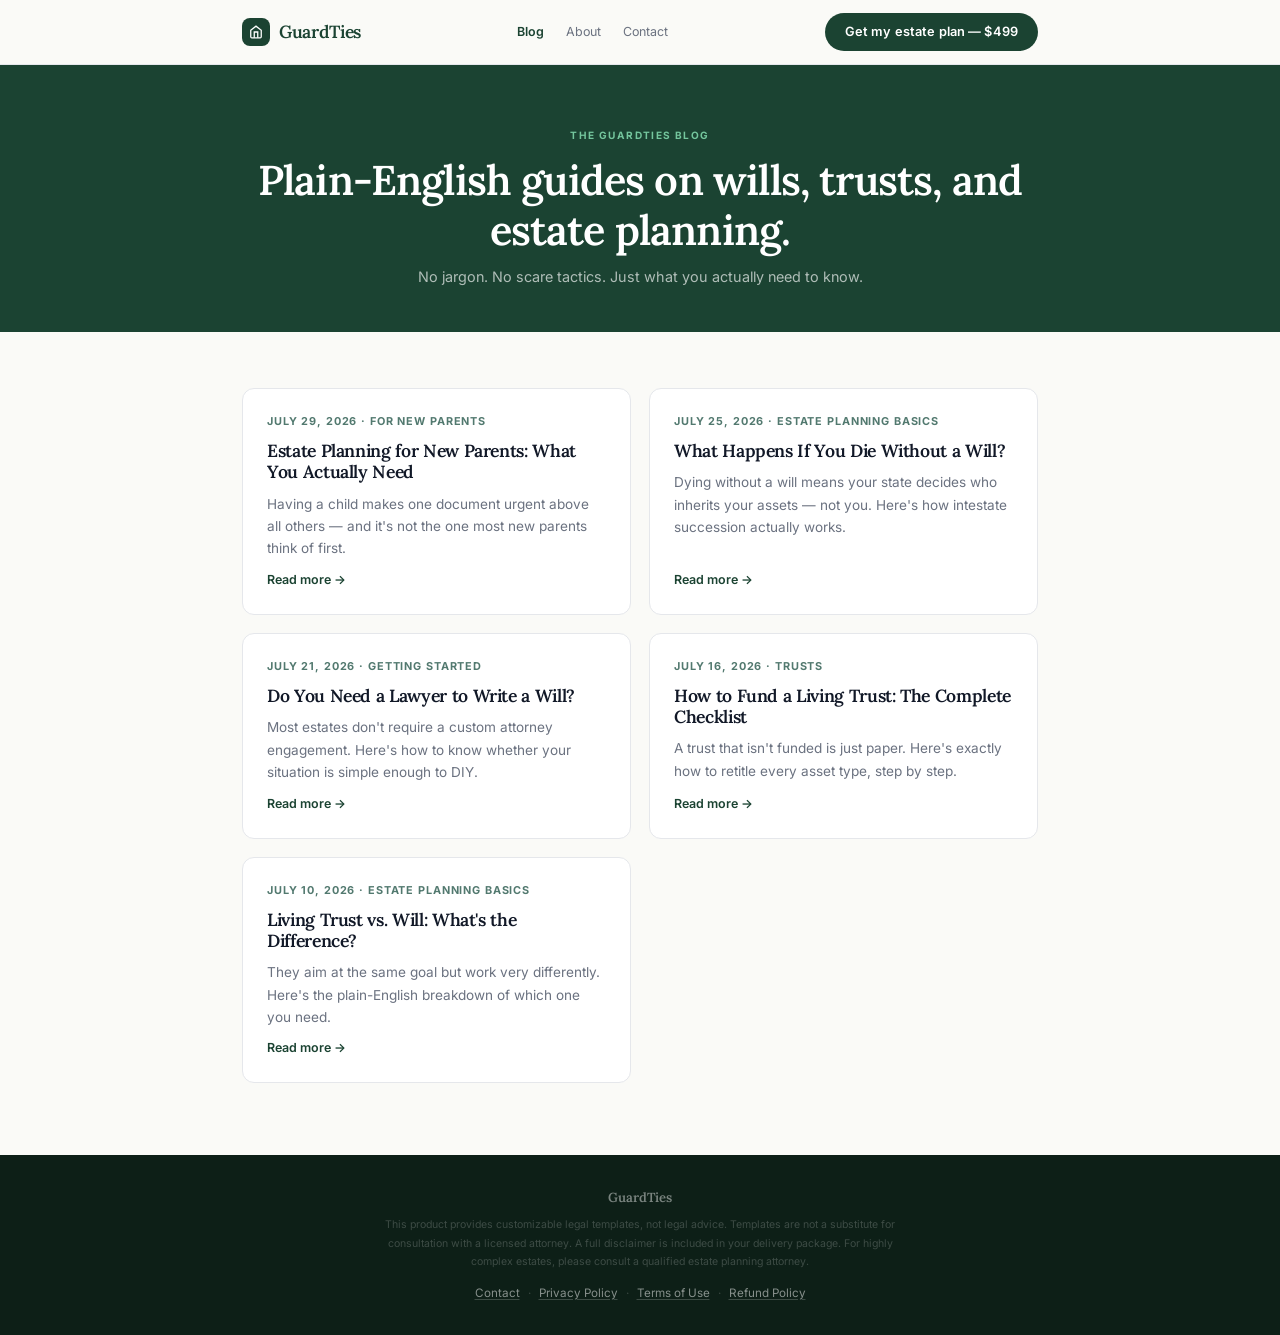
==== blog/index.html @ 6eab7bd4 "Expand blog content depth, add Blog schema and author trust boxes - Add Blog/ItemList JSON-LD to /bl" ====
<!DOCTYPE html>
<html lang="en">
<head>
<meta charset="UTF-8">
<meta name="viewport" content="width=device-width, initial-scale=1.0">
<link rel="icon" type="image/svg+xml" href="/assets/favicon.svg">
<link rel="icon" type="image/png" sizes="32x32" href="/assets/favicon-32.png">
<link rel="icon" type="image/png" sizes="16x16" href="/assets/favicon-16.png">
<link rel="apple-touch-icon" href="/assets/apple-touch-icon.png">
<title>Blog — GuardTies</title>
<meta name="description" content="Plain-English guides on wills, trusts, and estate planning — from the team behind GuardTies.">
<meta property="og:title" content="Blog — GuardTies">
<meta property="og:description" content="Plain-English guides on wills, trusts, and estate planning.">
<meta property="og:type" content="website">
<meta property="og:image" content="https://guardties.com/assets/og-image.png">
<meta property="og:image:width" content="1200">
<meta property="og:image:height" content="630">
<meta name="twitter:card" content="summary_large_image">
<meta name="twitter:image" content="https://guardties.com/assets/og-image.png">
<meta property="og:url" content="https://guardties.com/blog/">
<link rel="canonical" href="https://guardties.com/blog/">
<link rel="preconnect" href="https://fonts.googleapis.com">
<link rel="preconnect" href="https://fonts.gstatic.com" crossorigin>
<link href="https://fonts.googleapis.com/css2?family=Lora:ital,wght@0,400;0,500;0,600;1,400;1,500;1,600&family=Inter:wght@300;400;500;600&display=swap" rel="stylesheet" media="print" onload="this.media='all'">
<noscript><link href="https://fonts.googleapis.com/css2?family=Lora:ital,wght@0,400;0,500;0,600;1,400;1,500;1,600&family=Inter:wght@300;400;500;600&display=swap" rel="stylesheet"></noscript>
<link rel="stylesheet" href="/assets/shared.css">
<script type="application/ld+json">
{
  "@context": "https://schema.org",
  "@type": "Blog",
  "name": "The GuardTies Blog",
  "description": "Plain-English guides on wills, trusts, and estate planning.",
  "url": "https://guardties.com/blog/",
  "publisher": { "@type": "Organization", "name": "GuardTies" },
  "blogPost": [
    {
      "@type": "BlogPosting",
      "headline": "Estate Planning for New Parents: What You Actually Need",
      "url": "https://guardties.com/blog/estate-planning-for-new-parents.html",
      "datePublished": "2026-07-29"
    },
    {
      "@type": "BlogPosting",
      "headline": "What Happens If You Die Without a Will? (Dying Intestate, Explained)",
      "url": "https://guardties.com/blog/dying-without-a-will.html",
      "datePublished": "2026-07-25"
    },
    {
      "@type": "BlogPosting",
      "headline": "Do You Need a Lawyer to Write a Will?",
      "url": "https://guardties.com/blog/do-you-need-a-lawyer-for-a-will.html",
      "datePublished": "2026-07-21"
    },
    {
      "@type": "BlogPosting",
      "headline": "How to Fund a Living Trust: The Complete Checklist",
      "url": "https://guardties.com/blog/how-to-fund-a-living-trust.html",
      "datePublished": "2026-07-16"
    },
    {
      "@type": "BlogPosting",
      "headline": "Living Trust vs. Will: What's the Difference (and Do You Need Both)?",
      "url": "https://guardties.com/blog/living-trust-vs-will.html",
      "datePublished": "2026-07-10"
    }
  ]
}
</script>
</head>
<body>

<nav id="nav" role="navigation" aria-label="Main navigation">
  <div class="nav-w">
    <a href="/" class="logo" aria-label="GuardTies — return to homepage">
      <div class="logo-icon" aria-hidden="true">
        <svg viewBox="0 0 24 24"><path d="M3 9l9-7 9 7v11a2 2 0 0 1-2 2H5a2 2 0 0 1-2-2z"/><polyline points="9 22 9 12 15 12 15 22"/></svg>
      </div>
      GuardTies
    </a>
    <div class="nav-links">
      <a href="/blog/" class="nav-lnk active">Blog</a>
      <a href="/about.html" class="nav-lnk">About</a>
      <a href="/contact.html" class="nav-lnk">Contact</a>
    </div>
    <a href="/#pricing" class="nav-cta" aria-label="Get your complete estate plan for $499">Get my estate plan — $499</a>
  </div>
</nav>

<div class="page-header">
  <div class="w">
    <span class="page-eyebrow">The GuardTies Blog</span>
    <h1>Plain-English guides on wills, trusts, and estate planning.</h1>
    <p>No jargon. No scare tactics. Just what you actually need to know.</p>
  </div>
</div>

<main>
  <div class="blog-grid">

    <a class="blog-card" href="/blog/estate-planning-for-new-parents.html">
      <div class="blog-card-date">July 29, 2026 · For New Parents</div>
      <h2>Estate Planning for New Parents: What You Actually Need</h2>
      <p>Having a child makes one document urgent above all others — and it's not the one most new parents think of first.</p>
      <span class="blog-card-link">Read more →</span>
    </a>

    <a class="blog-card" href="/blog/dying-without-a-will.html">
      <div class="blog-card-date">July 25, 2026 · Estate Planning Basics</div>
      <h2>What Happens If You Die Without a Will?</h2>
      <p>Dying without a will means your state decides who inherits your assets — not you. Here's how intestate succession actually works.</p>
      <span class="blog-card-link">Read more →</span>
    </a>

    <a class="blog-card" href="/blog/do-you-need-a-lawyer-for-a-will.html">
      <div class="blog-card-date">July 21, 2026 · Getting Started</div>
      <h2>Do You Need a Lawyer to Write a Will?</h2>
      <p>Most estates don't require a custom attorney engagement. Here's how to know whether your situation is simple enough to DIY.</p>
      <span class="blog-card-link">Read more →</span>
    </a>

    <a class="blog-card" href="/blog/how-to-fund-a-living-trust.html">
      <div class="blog-card-date">July 16, 2026 · Trusts</div>
      <h2>How to Fund a Living Trust: The Complete Checklist</h2>
      <p>A trust that isn't funded is just paper. Here's exactly how to retitle every asset type, step by step.</p>
      <span class="blog-card-link">Read more →</span>
    </a>

    <a class="blog-card" href="/blog/living-trust-vs-will.html">
      <div class="blog-card-date">July 10, 2026 · Estate Planning Basics</div>
      <h2>Living Trust vs. Will: What's the Difference?</h2>
      <p>They aim at the same goal but work very differently. Here's the plain-English breakdown of which one you need.</p>
      <span class="blog-card-link">Read more →</span>
    </a>

  </div>
</main>

<footer>
  <div class="w">
    <p class="footer-brand">GuardTies</p>
    <p class="footer-legal">This product provides customizable legal templates, not legal advice. Templates are not a substitute for consultation with a licensed attorney. A full disclaimer is included in your delivery package. For highly complex estates, please consult a qualified estate planning attorney.</p>
    <p class="footer-links"><a href="/contact.html">Contact</a><span>·</span><a href="/privacy.html">Privacy Policy</a><span>·</span><a href="/terms.html">Terms of Use</a><span>·</span><a href="/refund.html">Refund Policy</a></p>
  </div>
</footer>

</body>
</html>
---- assets/shared.css ----
*,*::before,*::after{box-sizing:border-box;margin:0;padding:0}

:root{
  --forest:  #1B4332;
  --forest-2:#2D6A4F;
  --sage:    #52796F;
  --sage-lt: #74C69D;
  --mint:    #D8F3DC;
  --mint-2:  #B7E4C7;
  --linen:   #FAFAF7;
  --linen-2: #F2F2EE;
  --ink:     #111827;
  --ink-2:   #374151;
  --ink-3:   #6B7280;
  --faint:   #9CA3AF;
  --white:   #FFFFFF;
  --gold:    #D4A017;
  --gold-lt: #F0C040;
  --bdr:     #E5E7EB;
  --bdr-2:   #D1D5DB;
  --serif: 'Lora', Georgia, serif;
  --sans:  'Inter', system-ui, sans-serif;
  --r8:8px;--r12:12px;--r16:16px;--rpill:999px;
  --max:860px;
}

html{scroll-behavior:smooth;font-size:16px}
body{font-family:var(--sans);color:var(--ink-2);background:var(--linen);-webkit-font-smoothing:antialiased;line-height:1.6}
h1,h2,h3{font-family:var(--serif);font-weight:600;color:var(--ink);line-height:1.2;letter-spacing:-.02em}
a{color:inherit;text-decoration:none}
strong{font-weight:600;color:var(--ink)}
:focus-visible{outline:2px solid var(--forest);outline-offset:3px;border-radius:4px}

.w{max-width:var(--max);margin:0 auto;padding:0 32px}

/* ── NAV (matches homepage) ── */
#nav{position:sticky;top:0;z-index:400;background:rgba(250,250,247,.97);border-bottom:1px solid var(--bdr);backdrop-filter:blur(16px);-webkit-backdrop-filter:blur(16px)}
.nav-w{max-width:var(--max);margin:0 auto;padding:0 32px;display:flex;align-items:center;justify-content:space-between;height:64px}
.logo{font-family:var(--serif);font-size:1.1rem;font-weight:600;color:var(--forest);display:flex;align-items:center;gap:9px;letter-spacing:-.02em}
.logo-icon{width:28px;height:28px;background:var(--forest);border-radius:var(--r8);display:flex;align-items:center;justify-content:center;flex-shrink:0}
.logo-icon svg{width:14px;height:14px;fill:none;stroke:#fff;stroke-width:2.2}
.nav-cta{display:inline-flex;align-items:center;height:38px;padding:0 20px;background:var(--forest);color:var(--white);border:none;border-radius:var(--rpill);font-size:.8rem;font-weight:600;cursor:pointer;letter-spacing:.01em;transition:background .15s,transform .1s;white-space:nowrap}
.nav-cta:hover{background:var(--forest-2);transform:translateY(-1px)}
.nav-links{display:flex;align-items:center;gap:22px}
.nav-lnk{font-size:.78rem;color:var(--ink-3);transition:color .15s}
.nav-lnk:hover{color:var(--forest)}
.nav-lnk.active{color:var(--forest);font-weight:600}
@media(max-width:680px){.nav-links{display:none}}

/* ── PAGE HEADER ── */
.page-header{background:var(--forest);padding:56px 0 44px}
.page-header .w{text-align:center}
.page-eyebrow{display:inline-flex;align-items:center;gap:7px;font-size:.63rem;font-weight:700;text-transform:uppercase;letter-spacing:.14em;color:var(--sage-lt);margin-bottom:12px}
.page-header h1{color:var(--white);font-size:clamp(1.8rem,4vw,2.6rem)}
.page-header p{color:rgba(255,255,255,.65);margin-top:10px;font-size:.9rem}

/* ── CONTENT ── */
main{padding:56px 0 72px}
.doc{max-width:720px;margin:0 auto;padding:0 32px}
.doc h2{font-size:1.3rem;margin-top:36px;margin-bottom:12px}
.doc h2:first-child{margin-top:0}
.doc h3{font-size:1rem;margin-top:22px;margin-bottom:8px}
.doc p{margin-bottom:14px;line-height:1.78}
.doc ul,.doc ol{margin:0 0 14px 1.3em;line-height:1.78}
.doc li{margin-bottom:6px}
.doc .updated{font-size:.78rem;color:var(--faint);margin-bottom:32px}
.doc a.inline{color:var(--forest);text-decoration:underline;text-underline-offset:2px}
.callout{background:var(--mint);border-radius:var(--r8);padding:16px 20px;margin:20px 0;font-size:.88rem;color:var(--forest-2);line-height:1.7}
.callout strong{color:var(--forest)}

/* ── CONTACT CARD ── */
.contact-card{background:var(--white);border:1px solid var(--bdr);border-radius:var(--r16);padding:32px;text-align:center;max-width:480px;margin:0 auto}
.contact-card .email{display:inline-block;margin-top:8px;font-family:var(--serif);font-size:1.3rem;color:var(--forest);font-weight:600}
.contact-card p{color:var(--ink-3);font-size:.9rem}

/* ── FOOTER (matches homepage) ── */
footer{background:#0D1F17;padding:32px 0;text-align:center;margin-top:auto}
.footer-brand{font-family:var(--serif);font-size:.82rem;font-weight:600;color:rgba(255,255,255,.45);margin-bottom:8px}
.footer-legal{font-size:.66rem;color:rgba(255,255,255,.2);line-height:1.75;max-width:540px;margin:0 auto 12px}
.footer-links{font-size:.73rem}
.footer-links a{color:rgba(255,255,255,.5);text-decoration:underline;text-underline-offset:2px;text-decoration-color:rgba(255,255,255,.2)}
.footer-links a:hover{color:rgba(255,255,255,.88)}
.footer-links span{color:rgba(255,255,255,.18);margin:0 8px}

body{display:flex;flex-direction:column;min-height:100vh}

/* ── BLOG LISTING ── */
.blog-grid{display:grid;grid-template-columns:repeat(auto-fit,minmax(260px,1fr));gap:18px;max-width:var(--max);margin:0 auto;padding:0 32px}
.blog-card{background:var(--white);border:1px solid var(--bdr);border-radius:var(--r12);padding:24px;display:flex;flex-direction:column;gap:10px;transition:box-shadow .2s,transform .2s}
.blog-card:hover{box-shadow:0 4px 16px rgba(17,24,39,.08);transform:translateY(-2px)}
.blog-card-date{font-size:.68rem;font-weight:700;text-transform:uppercase;letter-spacing:.08em;color:var(--sage)}
.blog-card h2{font-size:1.1rem;margin:0}
.blog-card p{color:var(--ink-3);font-size:.85rem;line-height:1.65;flex:1}
.blog-card-link{font-size:.78rem;font-weight:600;color:var(--forest)}

/* ── ARTICLE ── */
.article-meta{display:flex;gap:10px;align-items:center;font-size:.72rem;color:var(--ink-3);margin-bottom:8px;flex-wrap:wrap}
.article-meta .sep{color:var(--bdr-2)}
.back-link{display:inline-flex;align-items:center;gap:6px;font-size:.8rem;color:var(--sage);margin-bottom:18px}
.back-link:hover{color:var(--forest)}
.author-box{display:flex;align-items:center;gap:12px;padding:14px 0 22px;margin-bottom:22px;border-bottom:1px solid var(--bdr)}
.author-avatar{width:38px;height:38px;border-radius:50%;background:var(--mint);color:var(--forest);font-family:var(--serif);font-size:.78rem;font-weight:700;display:flex;align-items:center;justify-content:center;flex-shrink:0}
.author-name{font-size:.83rem;font-weight:600;color:var(--ink)}
.author-role{font-size:.72rem;color:var(--ink-3)}
.article-cta{background:var(--forest);border-radius:var(--r16);padding:28px 32px;text-align:center;margin:40px 0}
.article-cta h3{color:var(--white);font-size:1.15rem;margin-bottom:8px}
.article-cta p{color:rgba(255,255,255,.65);font-size:.85rem;margin-bottom:18px}
.article-cta a.cta-btn{display:inline-flex;align-items:center;gap:8px;height:46px;padding:0 28px;background:var(--white);color:var(--forest);border-radius:var(--rpill);font-weight:600;font-size:.9rem}
.article-cta a.cta-btn:hover{background:var(--mint)}

/* ── 404 ── */
.error-page{flex:1;display:flex;align-items:center;justify-content:center;padding:80px 20px;text-align:center}
.error-code{font-family:var(--serif);font-size:5rem;font-weight:600;color:var(--mint-2);line-height:1}
.error-page h1{margin:12px 0 10px}
.error-page p{color:var(--ink-3);margin-bottom:24px;max-width:420px}

@media(max-width:680px){
  .w,.nav-w{padding:0 20px}
  .doc{padding:0 20px}
  .page-header{padding:44px 0 32px}
  .blog-grid{padding:0 20px}
}
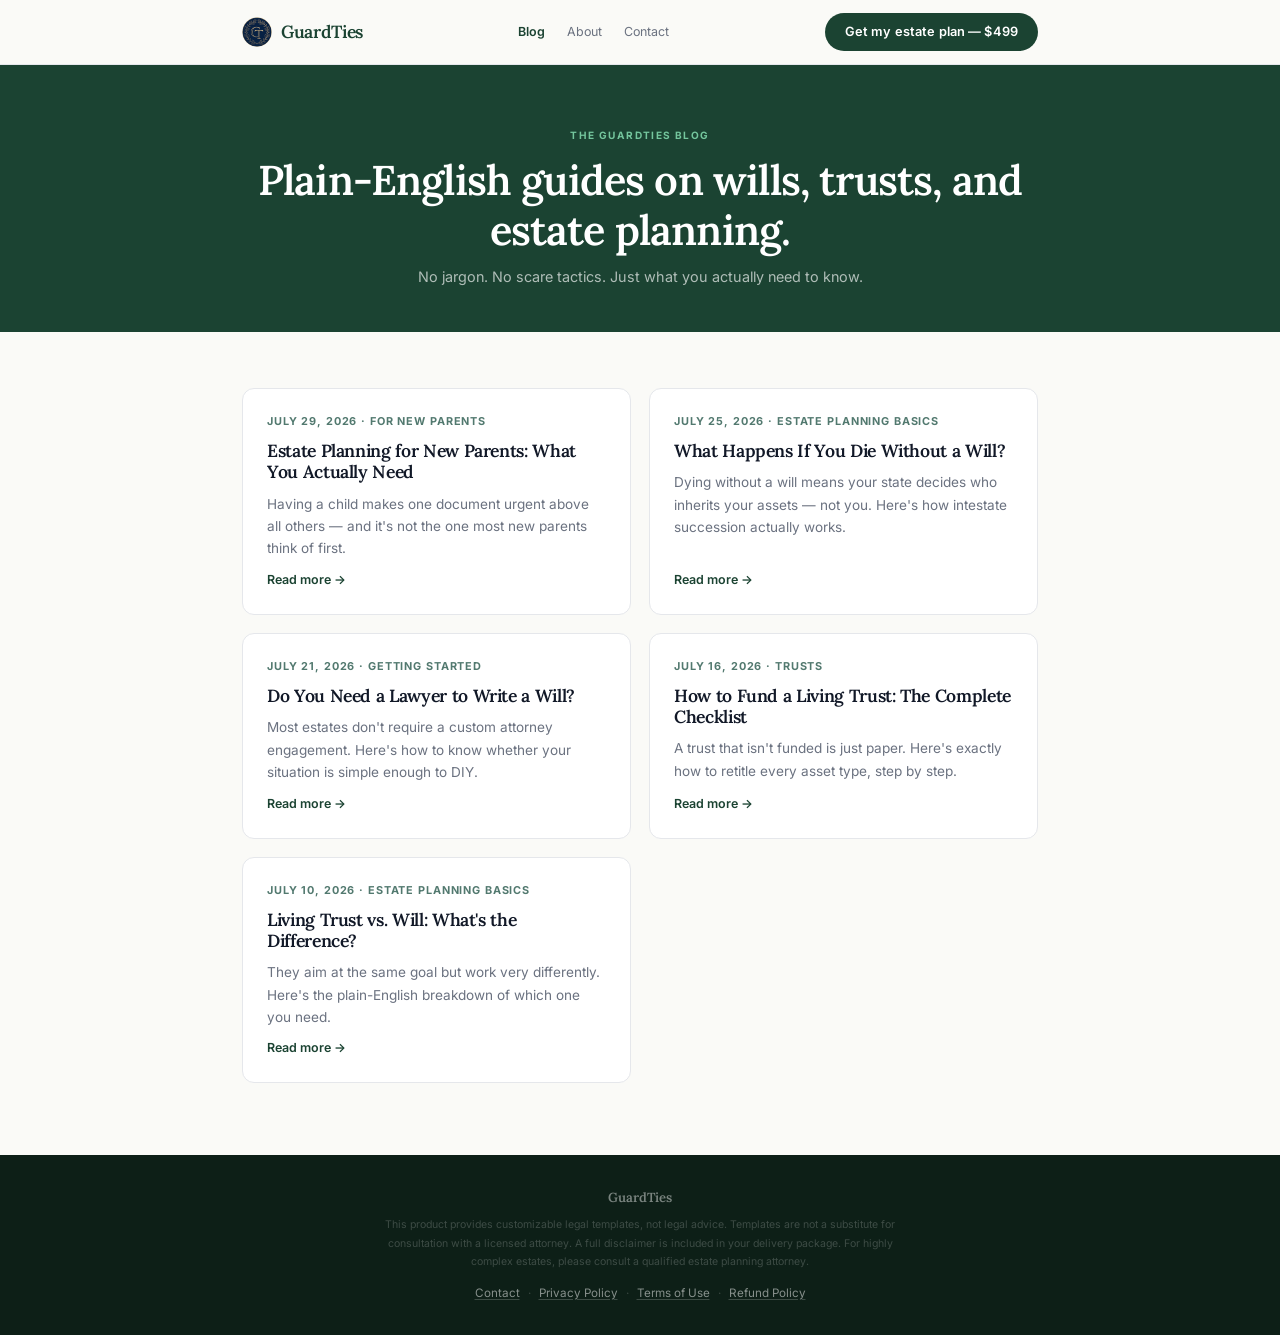
==== commit d41a9fd3: "Replace placeholder house-icon branding with real logo Processed the provided logo prototype (a navy" ====
--- a/blog/index.html
+++ b/blog/index.html
@@ -3,7 +3,6 @@
 <head>
 <meta charset="UTF-8">
 <meta name="viewport" content="width=device-width, initial-scale=1.0">
-<link rel="icon" type="image/svg+xml" href="/assets/favicon.svg">
 <link rel="icon" type="image/png" sizes="32x32" href="/assets/favicon-32.png">
 <link rel="icon" type="image/png" sizes="16x16" href="/assets/favicon-16.png">
 <link rel="apple-touch-icon" href="/assets/apple-touch-icon.png">
@@ -72,9 +71,7 @@
 <nav id="nav" role="navigation" aria-label="Main navigation">
   <div class="nav-w">
     <a href="/" class="logo" aria-label="GuardTies — return to homepage">
-      <div class="logo-icon" aria-hidden="true">
-        <svg viewBox="0 0 24 24"><path d="M3 9l9-7 9 7v11a2 2 0 0 1-2 2H5a2 2 0 0 1-2-2z"/><polyline points="9 22 9 12 15 12 15 22"/></svg>
-      </div>
+      <img class="logo-icon" src="/assets/nav-logo.png" width="30" height="30" alt="GuardTies" decoding="async">
       GuardTies
     </a>
     <div class="nav-links">
@@ -82,7 +79,7 @@
       <a href="/about.html" class="nav-lnk">About</a>
       <a href="/contact.html" class="nav-lnk">Contact</a>
     </div>
-    <a href="/#pricing" class="nav-cta" aria-label="Get your complete estate plan for $499">Get my estate plan — $499</a>
+    <a href="/#pricing" class="nav-cta" aria-label="Get your complete estate plan for $499"><span class="cta-full">Get my estate plan — $499</span><span class="cta-short">Get plan — $499</span></a>
   </div>
 </nav>
 
--- a/assets/shared.css
+++ b/assets/shared.css
@@ -37,10 +37,16 @@
 #nav{position:sticky;top:0;z-index:400;background:rgba(250,250,247,.97);border-bottom:1px solid var(--bdr);backdrop-filter:blur(16px);-webkit-backdrop-filter:blur(16px)}
 .nav-w{max-width:var(--max);margin:0 auto;padding:0 32px;display:flex;align-items:center;justify-content:space-between;height:64px}
 .logo{font-family:var(--serif);font-size:1.1rem;font-weight:600;color:var(--forest);display:flex;align-items:center;gap:9px;letter-spacing:-.02em}
-.logo-icon{width:28px;height:28px;background:var(--forest);border-radius:var(--r8);display:flex;align-items:center;justify-content:center;flex-shrink:0}
-.logo-icon svg{width:14px;height:14px;fill:none;stroke:#fff;stroke-width:2.2}
+.logo-icon{width:30px;height:30px;border-radius:50%;flex-shrink:0;object-fit:contain}
 .nav-cta{display:inline-flex;align-items:center;height:38px;padding:0 20px;background:var(--forest);color:var(--white);border:none;border-radius:var(--rpill);font-size:.8rem;font-weight:600;cursor:pointer;letter-spacing:.01em;transition:background .15s,transform .1s;white-space:nowrap}
 .nav-cta:hover{background:var(--forest-2);transform:translateY(-1px)}
+.cta-short{display:none}
+@media(max-width:400px){
+  .cta-full{display:none}
+  .cta-short{display:inline}
+  .nav-cta{padding:0 14px;font-size:.74rem}
+  .nav-w{gap:8px}
+}
 .nav-links{display:flex;align-items:center;gap:22px}
 .nav-lnk{font-size:.78rem;color:var(--ink-3);transition:color .15s}
 .nav-lnk:hover{color:var(--forest)}
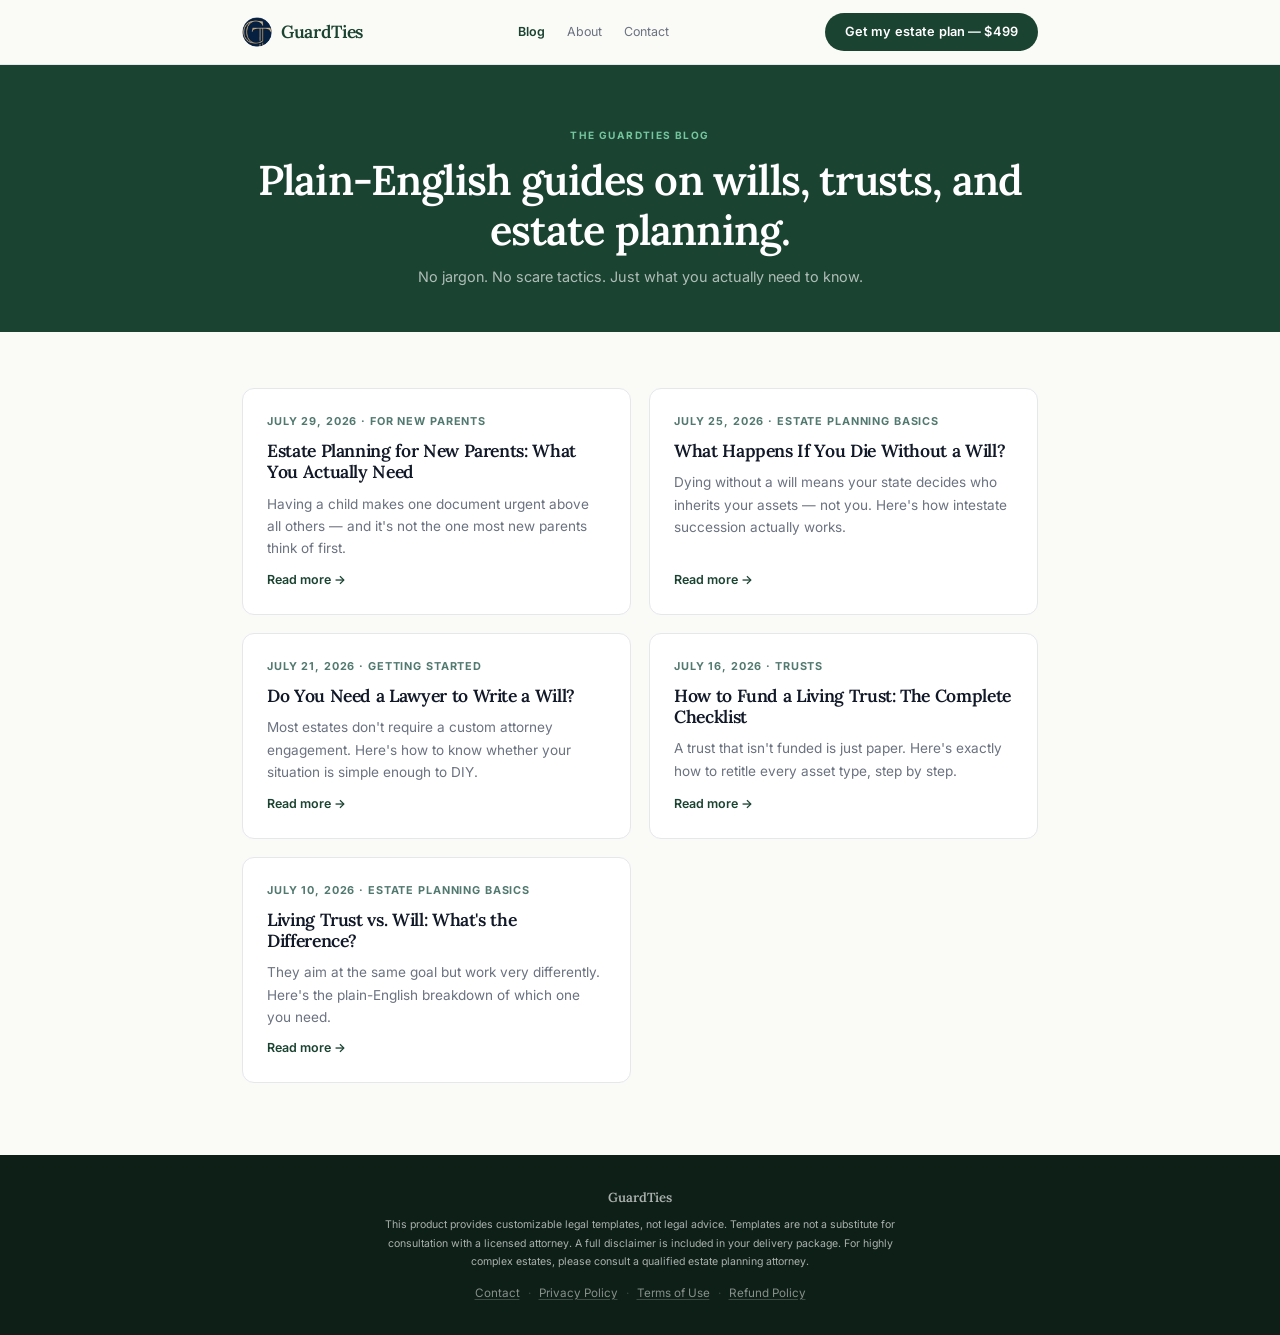
==== commit c2a38aad: "Fix accessibility violations found by axe-core (homepage + shared template) - aria-prohibited-attr: " ====
--- a/blog/index.html
+++ b/blog/index.html
@@ -71,7 +71,7 @@
 <nav id="nav" role="navigation" aria-label="Main navigation">
   <div class="nav-w">
     <a href="/" class="logo" aria-label="GuardTies — return to homepage">
-      <img class="logo-icon" src="/assets/nav-logo.png" width="30" height="30" alt="GuardTies" decoding="async">
+      <img class="logo-icon" src="/assets/nav-logo.png" width="30" height="30" alt="" decoding="async">
       GuardTies
     </a>
     <div class="nav-links">
--- a/assets/shared.css
+++ b/assets/shared.css
@@ -81,8 +81,8 @@
 
 /* ── FOOTER (matches homepage) ── */
 footer{background:#0D1F17;padding:32px 0;text-align:center;margin-top:auto}
-.footer-brand{font-family:var(--serif);font-size:.82rem;font-weight:600;color:rgba(255,255,255,.45);margin-bottom:8px}
-.footer-legal{font-size:.66rem;color:rgba(255,255,255,.2);line-height:1.75;max-width:540px;margin:0 auto 12px}
+.footer-brand{font-family:var(--serif);font-size:.82rem;font-weight:600;color:rgba(255,255,255,.65);margin-bottom:8px}
+.footer-legal{font-size:.66rem;color:rgba(255,255,255,.65);line-height:1.75;max-width:540px;margin:0 auto 12px}
 .footer-links{font-size:.73rem}
 .footer-links a{color:rgba(255,255,255,.5);text-decoration:underline;text-underline-offset:2px;text-decoration-color:rgba(255,255,255,.2)}
 .footer-links a:hover{color:rgba(255,255,255,.88)}
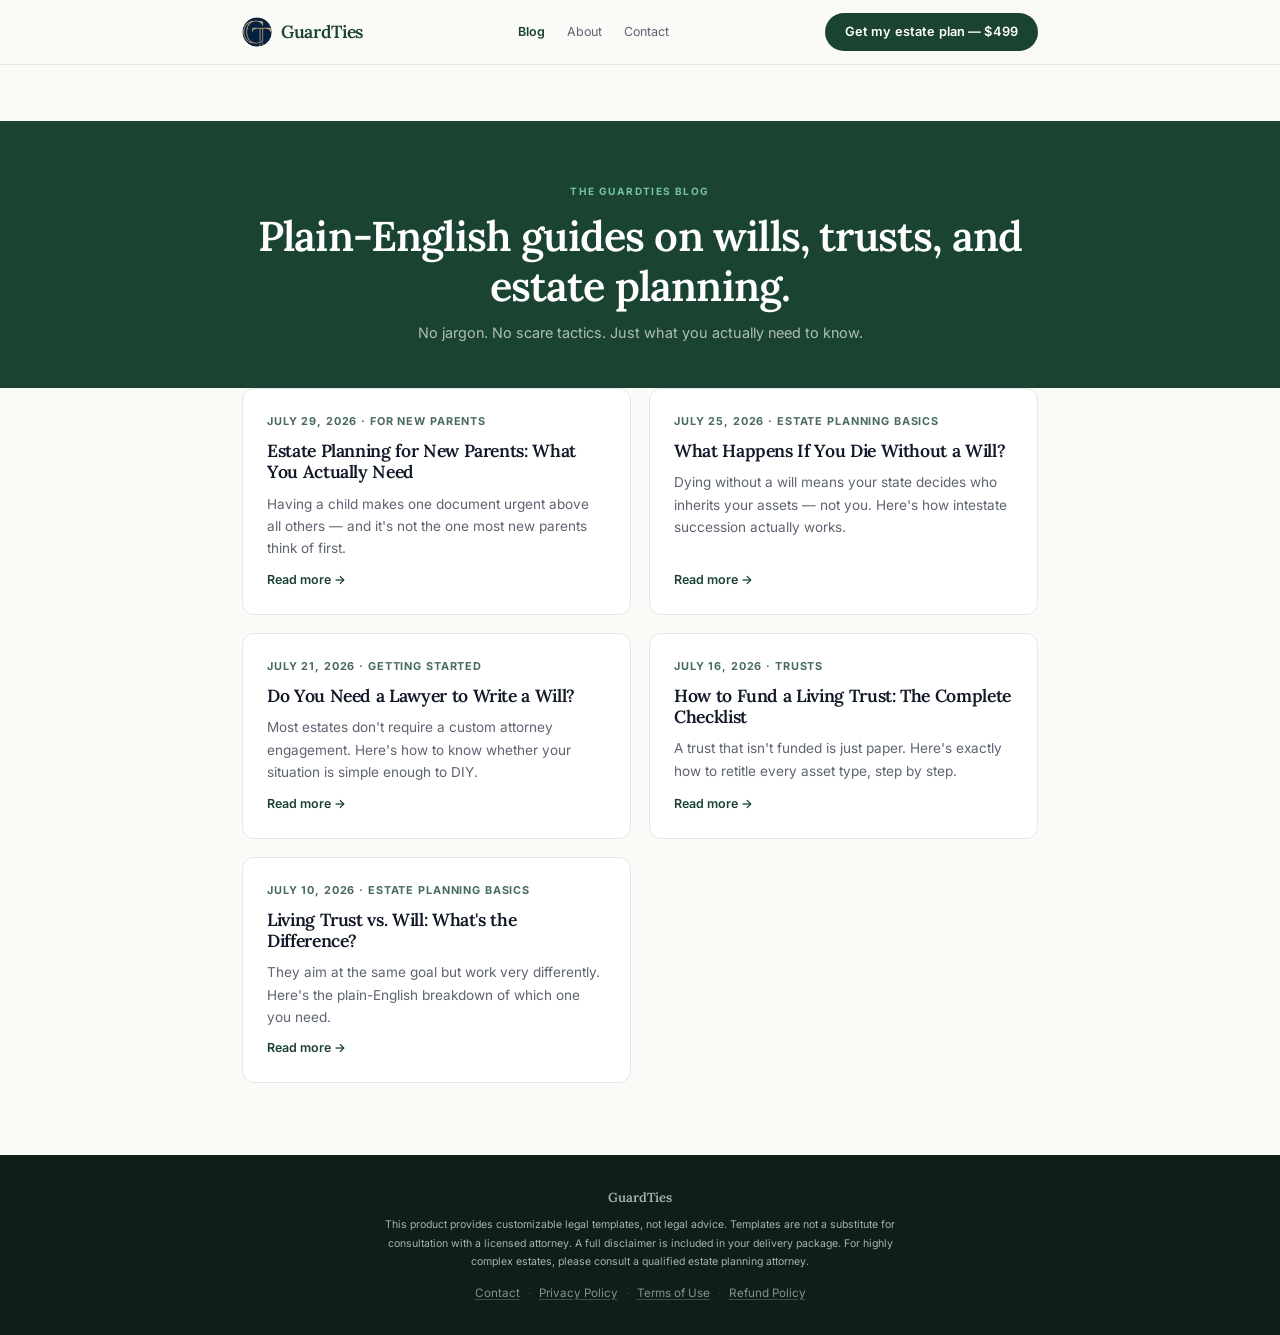
==== commit ebe4041b: "Fix landmark-one-main/region violation on all 12 subpages The .page-header block sat between </nav> " ====
--- a/blog/index.html
+++ b/blog/index.html
@@ -83,6 +83,7 @@
   </div>
 </nav>
 
+<main>
 <div class="page-header">
   <div class="w">
     <span class="page-eyebrow">The GuardTies Blog</span>
@@ -91,7 +92,6 @@
   </div>
 </div>
 
-<main>
   <div class="blog-grid">
 
     <a class="blog-card" href="/blog/estate-planning-for-new-parents.html">
--- a/assets/shared.css
+++ b/assets/shared.css
@@ -3,7 +3,7 @@
 :root{
   --forest:  #1B4332;
   --forest-2:#2D6A4F;
-  --sage:    #52796F;
+  --sage:    #486A62;
   --sage-lt: #74C69D;
   --mint:    #D8F3DC;
   --mint-2:  #B7E4C7;
@@ -11,7 +11,7 @@
   --linen-2: #F2F2EE;
   --ink:     #111827;
   --ink-2:   #374151;
-  --ink-3:   #6B7280;
+  --ink-3:   #5E6471;
   --faint:   #9CA3AF;
   --white:   #FFFFFF;
   --gold:    #D4A017;
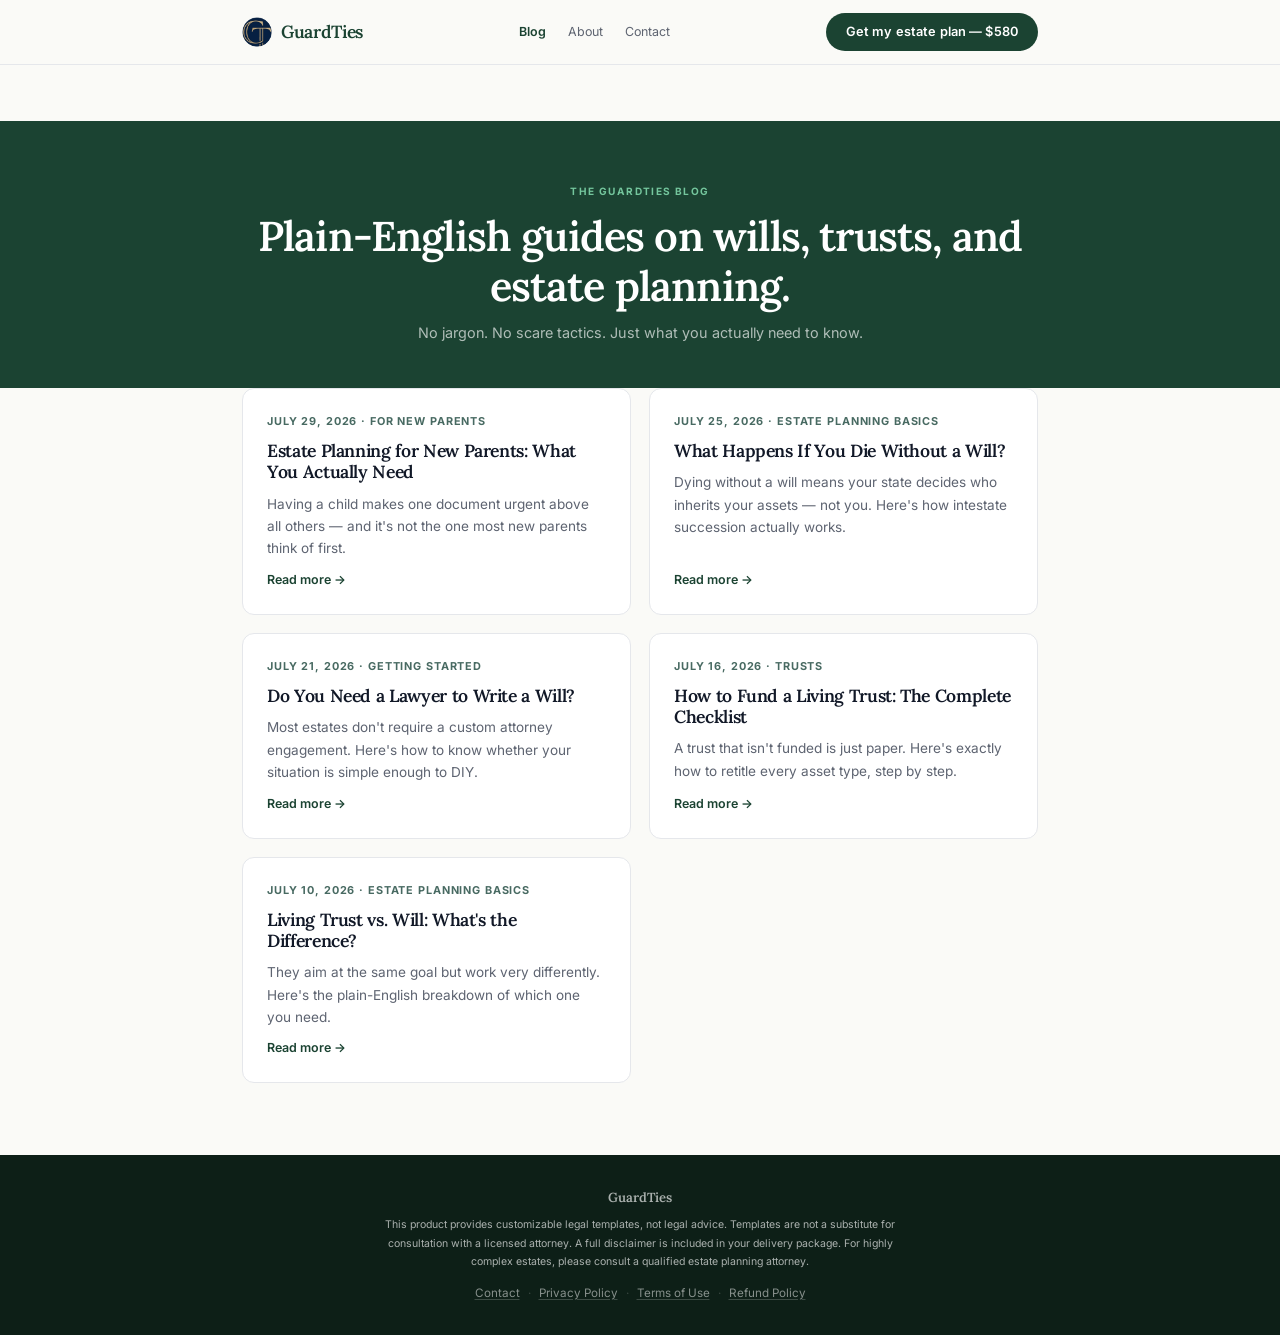
==== commit c0360163: "Apply conversion audit fixes across the site Fixes from a full CRO audit: - Update the stale $499 pr" ====
--- a/blog/index.html
+++ b/blog/index.html
@@ -79,7 +79,7 @@
       <a href="/about.html" class="nav-lnk">About</a>
       <a href="/contact.html" class="nav-lnk">Contact</a>
     </div>
-    <a href="/#pricing" class="nav-cta" aria-label="Get your complete estate plan for $499"><span class="cta-full">Get my estate plan — $499</span><span class="cta-short">Get plan — $499</span></a>
+    <a href="/#pricing" class="nav-cta" aria-label="Get your complete estate plan for $580"><span class="cta-full">Get my estate plan — $580</span><span class="cta-short">Get plan — $580</span></a>
   </div>
 </nav>
 
--- a/assets/shared.css
+++ b/assets/shared.css
@@ -12,7 +12,7 @@
   --ink:     #111827;
   --ink-2:   #374151;
   --ink-3:   #5E6471;
-  --faint:   #9CA3AF;
+  --faint:   #6A6F77;
   --white:   #FFFFFF;
   --gold:    #D4A017;
   --gold-lt: #F0C040;
@@ -51,7 +51,7 @@
 .nav-lnk{font-size:.78rem;color:var(--ink-3);transition:color .15s}
 .nav-lnk:hover{color:var(--forest)}
 .nav-lnk.active{color:var(--forest);font-weight:600}
-@media(max-width:680px){.nav-links{display:none}}
+@media(max-width:900px){.nav-links{display:none}}
 
 /* ── PAGE HEADER ── */
 .page-header{background:var(--forest);padding:56px 0 44px}
@@ -116,7 +116,7 @@
 
 /* ── 404 ── */
 .error-page{flex:1;display:flex;align-items:center;justify-content:center;padding:80px 20px;text-align:center}
-.error-code{font-family:var(--serif);font-size:5rem;font-weight:600;color:var(--mint-2);line-height:1}
+.error-code{font-family:var(--serif);font-size:5rem;font-weight:600;color:#75927F;line-height:1}
 .error-page h1{margin:12px 0 10px}
 .error-page p{color:var(--ink-3);margin-bottom:24px;max-width:420px}
 
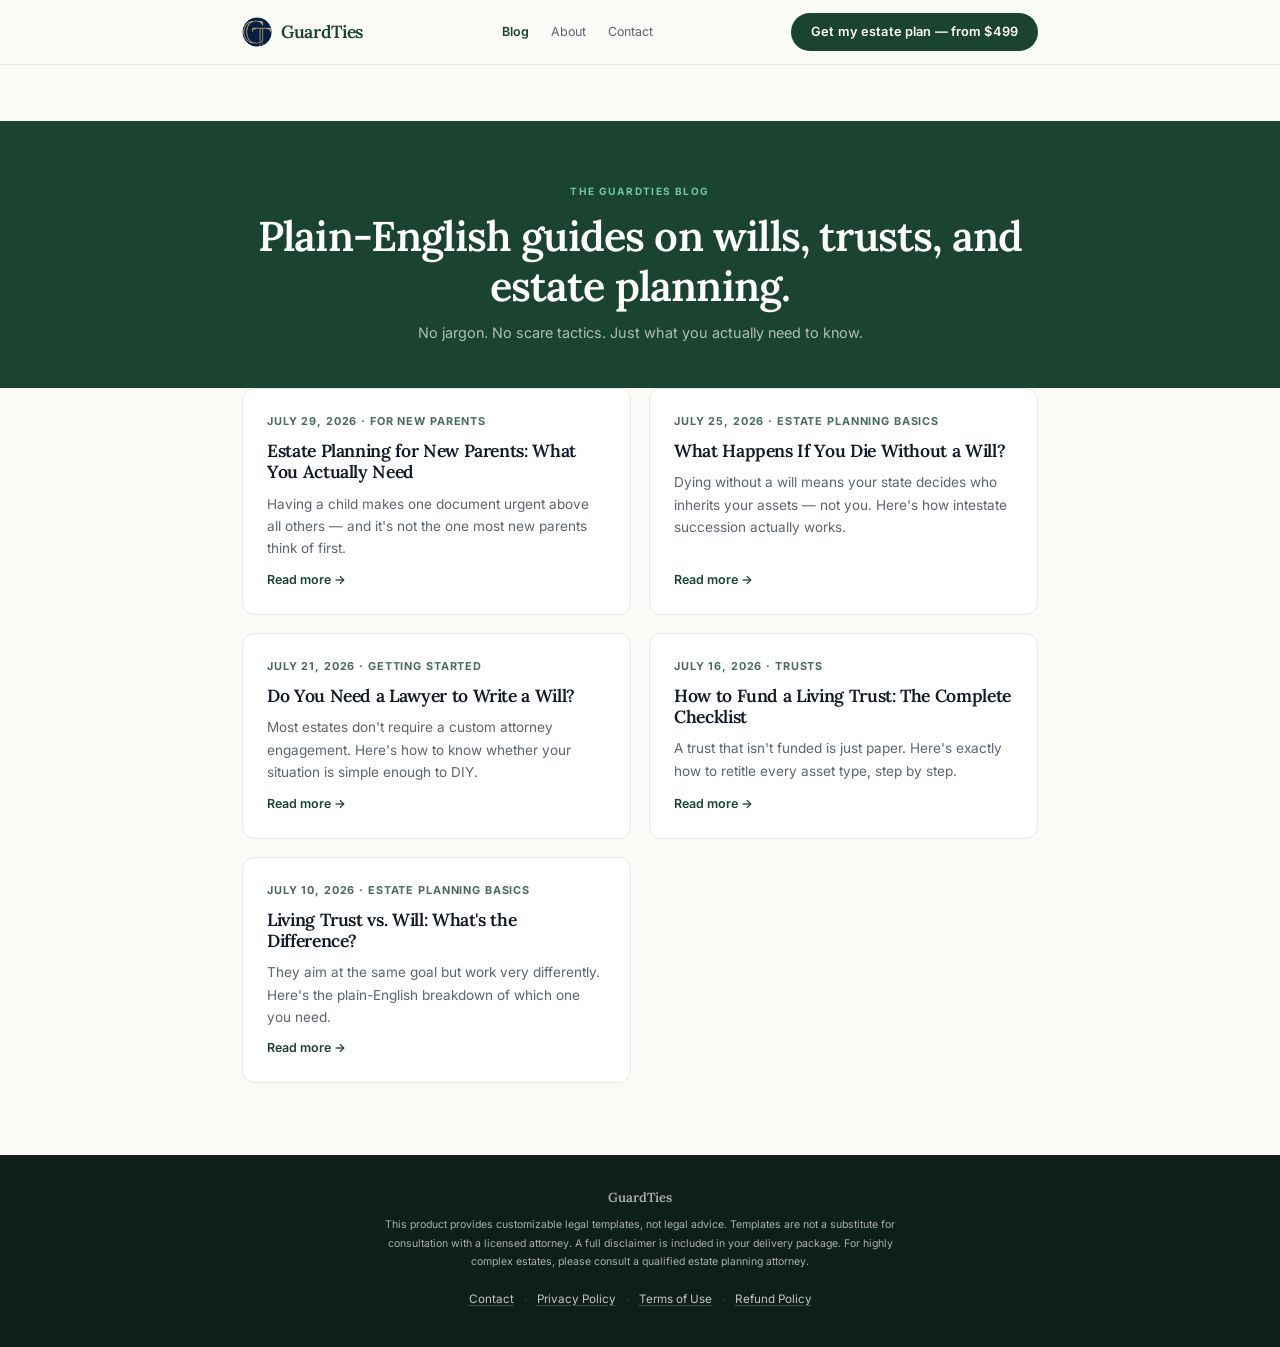
==== commit 95c50764: "Replace the single price with Individual and Couple tiers Individual $499, Couple $599, replacing th" ====
--- a/blog/index.html
+++ b/blog/index.html
@@ -79,7 +79,7 @@
       <a href="/about.html" class="nav-lnk">About</a>
       <a href="/contact.html" class="nav-lnk">Contact</a>
     </div>
-    <a href="/#pricing" class="nav-cta" aria-label="Get your complete estate plan for $580"><span class="cta-full">Get my estate plan — $580</span><span class="cta-short">Get plan — $580</span></a>
+    <a href="/#pricing" class="nav-cta" aria-label="See pricing — plans from $499"><span class="cta-full">Get my estate plan — from $499</span><span class="cta-short">Plans from $499</span></a>
   </div>
 </nav>
 
--- a/assets/shared.css
+++ b/assets/shared.css
@@ -84,7 +84,8 @@
 .footer-brand{font-family:var(--serif);font-size:.82rem;font-weight:600;color:rgba(255,255,255,.65);margin-bottom:8px}
 .footer-legal{font-size:.66rem;color:rgba(255,255,255,.65);line-height:1.75;max-width:540px;margin:0 auto 12px}
 .footer-links{font-size:.73rem}
-.footer-links a{color:rgba(255,255,255,.5);text-decoration:underline;text-underline-offset:2px;text-decoration-color:rgba(255,255,255,.2)}
+/* .75 matches the homepage footer; padding lifts the tap target from 14px to 24px+ */
+.footer-links a{color:rgba(255,255,255,.75);text-decoration:underline;text-underline-offset:2px;text-decoration-color:rgba(255,255,255,.2);display:inline-block;padding:6px 2px}
 .footer-links a:hover{color:rgba(255,255,255,.88)}
 .footer-links span{color:rgba(255,255,255,.18);margin:0 8px}
 
@@ -102,7 +103,7 @@
 /* ── ARTICLE ── */
 .article-meta{display:flex;gap:10px;align-items:center;font-size:.72rem;color:var(--ink-3);margin-bottom:8px;flex-wrap:wrap}
 .article-meta .sep{color:var(--bdr-2)}
-.back-link{display:inline-flex;align-items:center;gap:6px;font-size:.8rem;color:var(--sage);margin-bottom:18px}
+.back-link{display:inline-flex;align-items:center;gap:6px;font-size:.8rem;color:var(--sage);margin-bottom:18px;padding:5px 0;min-height:24px}
 .back-link:hover{color:var(--forest)}
 .author-box{display:flex;align-items:center;gap:12px;padding:14px 0 22px;margin-bottom:22px;border-bottom:1px solid var(--bdr)}
 .author-avatar{width:38px;height:38px;border-radius:50%;background:var(--mint);color:var(--forest);font-family:var(--serif);font-size:.78rem;font-weight:700;display:flex;align-items:center;justify-content:center;flex-shrink:0}
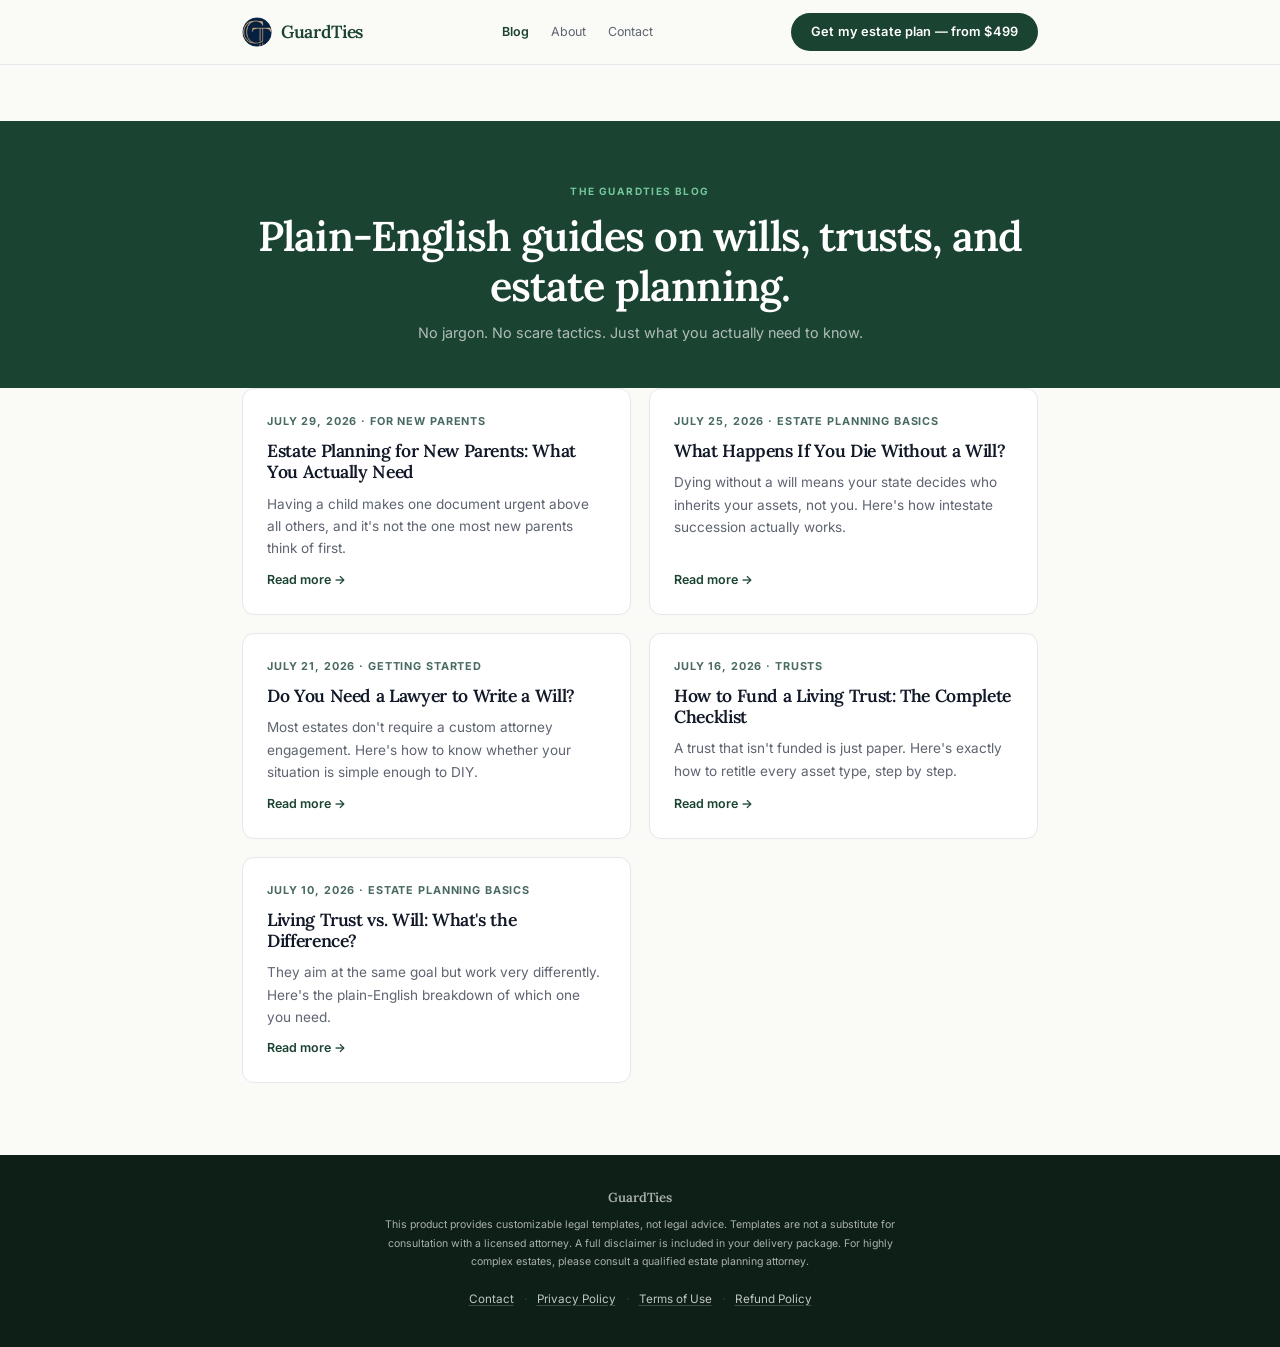
==== commit 25141d92: "Humanize the blog article copy Replaces stylistic em dashes across all 5 blog posts and the blog ind" ====
--- a/blog/index.html
+++ b/blog/index.html
@@ -97,14 +97,14 @@
     <a class="blog-card" href="/blog/estate-planning-for-new-parents.html">
       <div class="blog-card-date">July 29, 2026 · For New Parents</div>
       <h2>Estate Planning for New Parents: What You Actually Need</h2>
-      <p>Having a child makes one document urgent above all others — and it's not the one most new parents think of first.</p>
+      <p>Having a child makes one document urgent above all others, and it's not the one most new parents think of first.</p>
       <span class="blog-card-link">Read more →</span>
     </a>
 
     <a class="blog-card" href="/blog/dying-without-a-will.html">
       <div class="blog-card-date">July 25, 2026 · Estate Planning Basics</div>
       <h2>What Happens If You Die Without a Will?</h2>
-      <p>Dying without a will means your state decides who inherits your assets — not you. Here's how intestate succession actually works.</p>
+      <p>Dying without a will means your state decides who inherits your assets, not you. Here's how intestate succession actually works.</p>
       <span class="blog-card-link">Read more →</span>
     </a>
 
